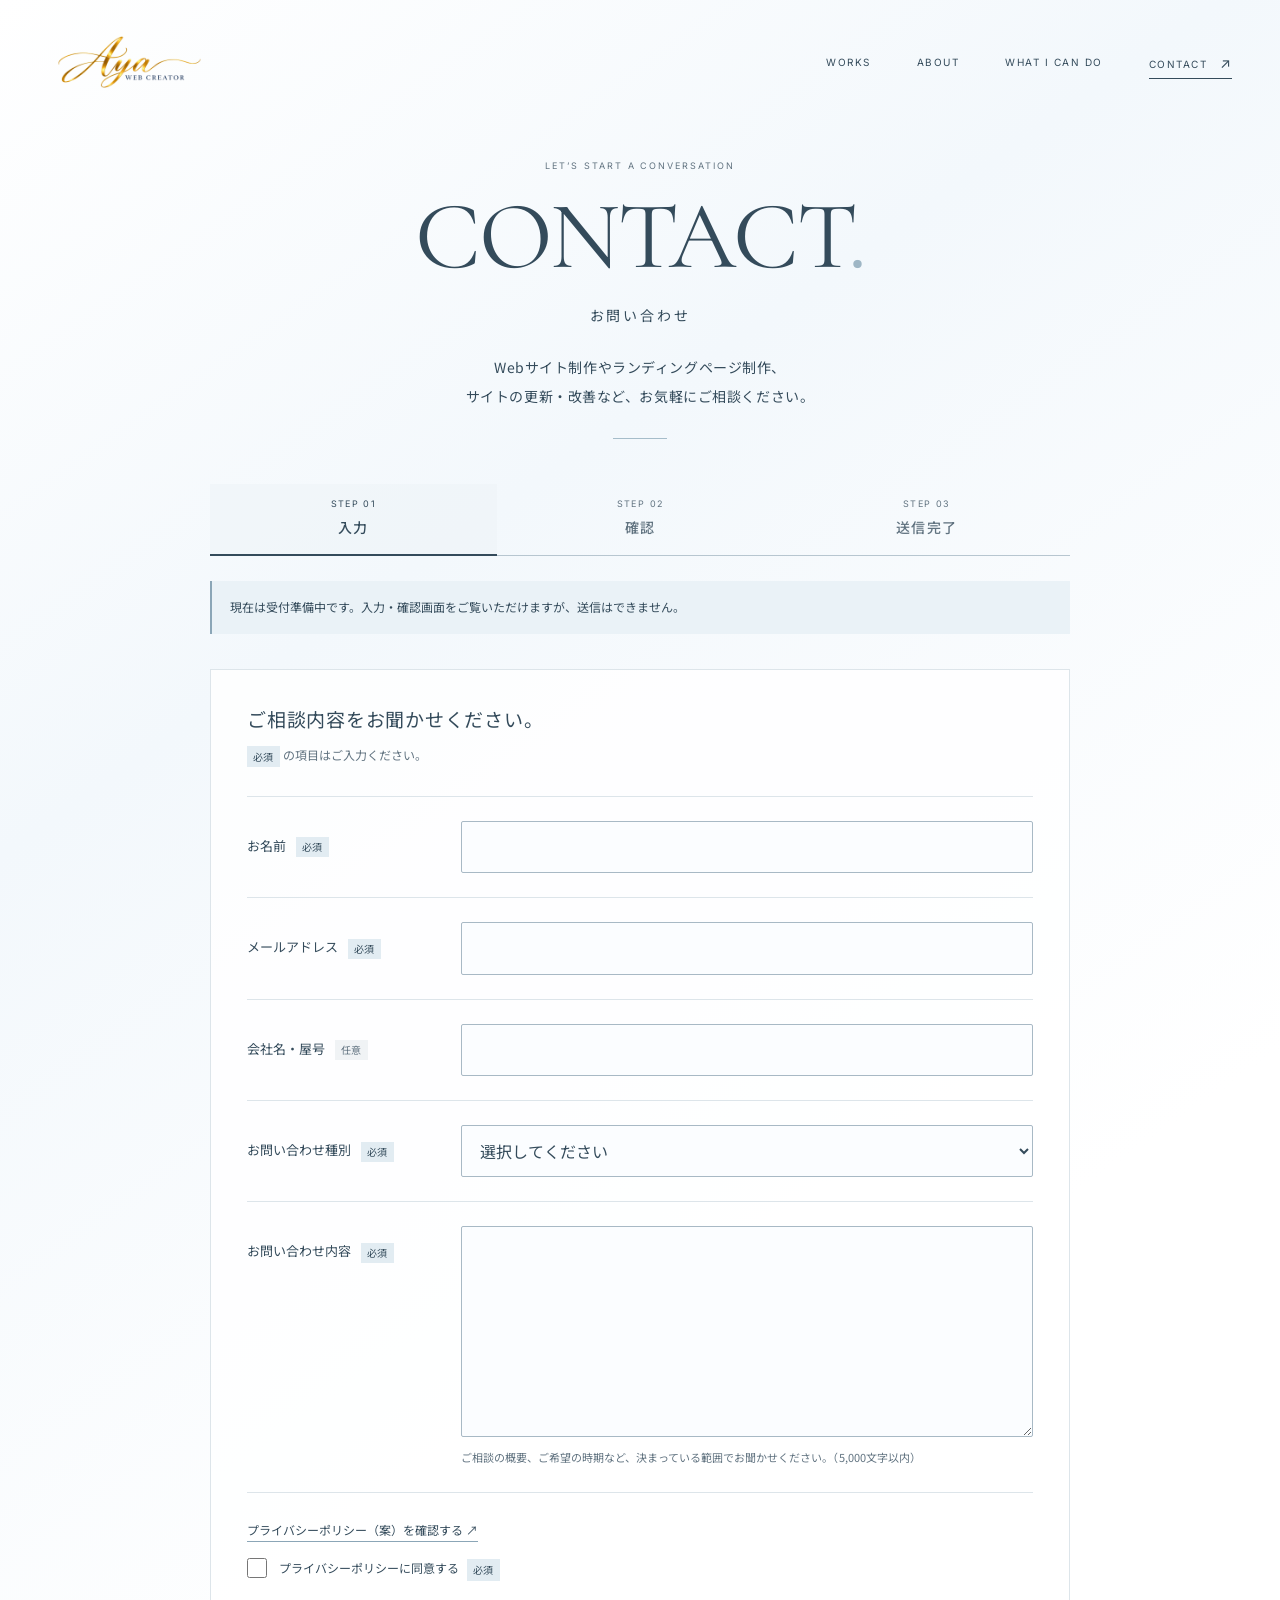
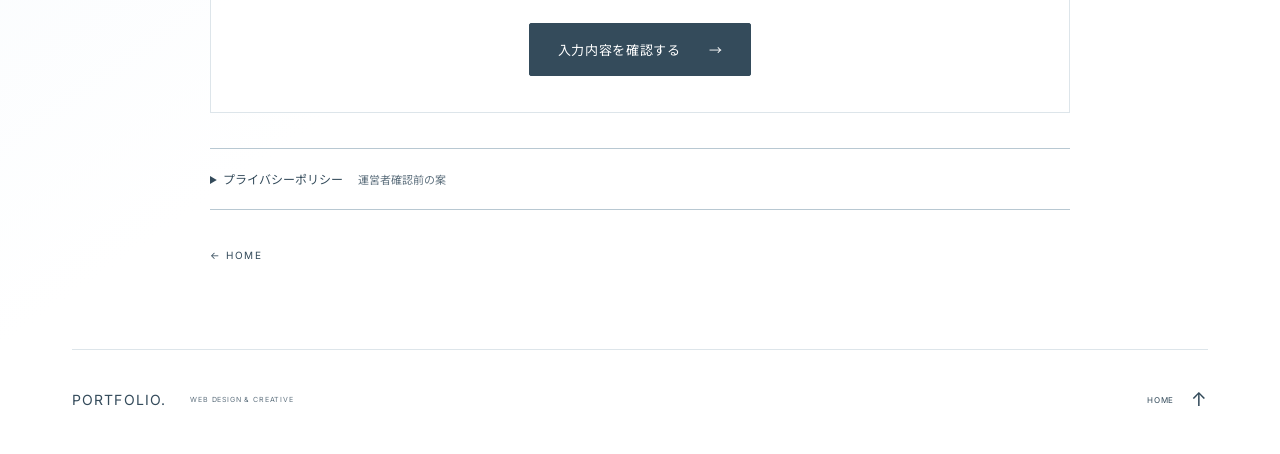
==== contact.html @ 7e68e6cf "Publish Aya Web Creator portfolio" ====
<!doctype html>
<html lang="ja">
<head>
  <meta charset="utf-8">
  <meta name="viewport" content="width=device-width, initial-scale=1">
  <meta name="theme-color" content="#FFFFFF">
  <meta name="description" content="Webサイト・ランディングページ制作やサイトの更新・改善に関するお問い合わせ。">
  <title>CONTACT — Aya Web Creator</title>
  <link rel="icon" type="image/png" sizes="16x16" href="images/brand/favicon-16.png">
  <link rel="icon" type="image/png" sizes="32x32" href="images/brand/favicon-32.png">
  <link rel="icon" type="image/png" sizes="48x48" href="images/brand/favicon-48.png">
  <link rel="apple-touch-icon" sizes="180x180" href="images/brand/favicon-180.png">
  <link rel="icon" href="images/brand/favicon.ico" sizes="any">
  <link rel="preconnect" href="https://fonts.googleapis.com">
  <link rel="preconnect" href="https://fonts.gstatic.com" crossorigin>
  <link href="https://fonts.googleapis.com/css2?family=Cormorant+Garamond:ital,wght@0,400;0,500;1,400;1,500&family=Inter:wght@400;500&family=Noto+Sans+JP:wght@400;500&display=swap" rel="stylesheet">
  <link rel="stylesheet" href="styles.css?v=contact-unified-4">
  <link rel="stylesheet" href="contact.css?v=1">
  <script src="contact-config.js?v=1" defer></script>
  <script src="main.js?v=contact-1" defer></script>
  <script src="contact.js?v=1" defer></script>
</head>
<body class="contact-page" id="top">
  <a class="skip-link" href="#main">本文へ移動</a>
  <header class="site-header">
    <a class="brand" href="index.html" aria-label="ポートフォリオ トップへ">
      <img class="brand-logo" src="images/brand/aya-header-logo.webp" width="720" height="240" alt="Aya Web Creator">
    </a>
    <button class="menu-toggle" type="button" aria-expanded="false" aria-controls="main-nav" aria-label="メニューを開く" hidden>
      <span></span><span></span><span></span>
    </button>
    <nav class="main-nav" id="main-nav" aria-label="メインナビゲーション">
      <a href="index.html#works">WORKS</a><a href="index.html#about">ABOUT</a><a href="index.html#services">WHAT I CAN DO</a><a href="contact.html" aria-current="page">CONTACT <span aria-hidden="true">↗</span></a>
    </nav>
  </header>
  <main id="main" class="contact-page-main">
    <div class="contact-page-intro">
      <p class="contact-eyebrow">LET’S START A CONVERSATION</p>
      <h1>CONTACT<span class="contact-heading-dot" aria-hidden="true">.</span></h1>
      <p class="contact-page-jp">お問い合わせ</p>
      <p class="contact-page-lead">Webサイト制作やランディングページ制作、<br class="contact-pc-break">サイトの更新・改善など、お気軽にご相談ください。</p>
      <span class="contact-intro-line" aria-hidden="true"></span>
    </div>
    <div class="contact-form-wrap">
      <ol class="contact-steps" aria-label="お問い合わせの進行状況">
        <li data-step="input" aria-current="step"><span>STEP 01</span><strong>入力</strong></li>
        <li data-step="confirm"><span>STEP 02</span><strong>確認</strong></li>
        <li data-step="success"><span>STEP 03</span><strong>送信完了</strong></li>
      </ol>
      <p class="contact-availability" id="contact-availability">現在は受付準備中です。入力・確認画面をご覧いただけますが、送信はできません。</p>
      <noscript><p class="contact-availability">入力内容の確認にはJavaScriptが必要です。現在、送信はできません。</p></noscript>
      <p class="contact-sr-only" id="contact-step-status" role="status" aria-live="polite" aria-atomic="true"></p>
      <section class="contact-panel" id="contact-input" aria-labelledby="contact-input-title">
        <div class="contact-panel-heading"><h2 id="contact-input-title" tabindex="-1">ご相談内容をお聞かせください。</h2><p><span class="contact-badge">必須</span> の項目はご入力ください。</p></div>
        <form id="contact-form" novalidate>
          <div class="contact-field">
            <label for="contact-name">お名前<span class="contact-badge">必須</span></label>
            <div class="contact-control"><input id="contact-name" name="name" type="text" autocomplete="name" maxlength="100" required aria-describedby="error-name"><p class="contact-error" id="error-name"></p></div>
          </div>
          <div class="contact-field">
            <label for="contact-email">メールアドレス<span class="contact-badge">必須</span></label>
            <div class="contact-control"><input id="contact-email" name="email" type="email" autocomplete="email" maxlength="254" required aria-describedby="error-email"><p class="contact-error" id="error-email"></p></div>
          </div>
          <div class="contact-field">
            <label for="contact-company">会社名・屋号<span class="contact-badge contact-badge-optional">任意</span></label>
            <div class="contact-control"><input id="contact-company" name="company" type="text" autocomplete="organization" maxlength="150"  aria-describedby="error-company"><p class="contact-error" id="error-company"></p></div>
          </div>

          <div class="contact-field">
            <label for="contact-category">お問い合わせ種別<span class="contact-badge">必須</span></label>
            <div class="contact-control"><select id="contact-category" name="category" required aria-describedby="error-category">
              <option value="">選択してください</option><option>ランディングページ制作</option><option>ホームページ制作</option><option>サイトの更新・修正</option><option>WordPress関連</option><option>その他のご相談</option>
            </select><p class="contact-error" id="error-category"></p></div>
          </div>
          <div class="contact-field">
            <label for="contact-message">お問い合わせ内容<span class="contact-badge">必須</span></label>
            <div class="contact-control"><textarea id="contact-message" name="message" rows="7" maxlength="5000" required aria-describedby="message-hint error-message"></textarea><p class="contact-hint" id="message-hint">ご相談の概要、ご希望の時期など、決まっている範囲でお聞かせください。（5,000文字以内）</p><p class="contact-error" id="error-message"></p></div>
          </div>
          <div class="contact-consent">
            <p><a href="#privacy-policy" id="privacy-link">プライバシーポリシー（案）を確認する <span aria-hidden="true">↗</span></a></p>
            <label class="contact-check" for="contact-consent"><input id="contact-consent" name="consent" type="checkbox" required aria-describedby="error-consent"><span>プライバシーポリシーに同意する<span class="contact-badge">必須</span></span></label>
            <p class="contact-error" id="error-consent"></p>
          </div>
          <p class="contact-error-summary" id="contact-error-summary" role="alert"></p>
          <div class="contact-actions"><button class="contact-button contact-button-primary" id="contact-review" type="submit" disabled>入力内容を確認する <span aria-hidden="true">→</span></button></div>
        </form>
      </section>
      <section class="contact-panel" id="contact-confirm" aria-labelledby="contact-confirm-title" hidden>
        <div class="contact-panel-heading"><h2 id="contact-confirm-title" tabindex="-1">入力内容をご確認ください。</h2><p>修正がある場合は、入力画面に戻って変更できます。</p></div>
        <dl class="contact-review-list">
          <div><dt>お名前</dt><dd data-review="name"></dd></div><div><dt>メールアドレス</dt><dd data-review="email"></dd></div><div><dt>会社名・屋号</dt><dd data-review="company"></dd></div><div><dt>お問い合わせ種別</dt><dd data-review="category"></dd></div><div><dt>お問い合わせ内容</dt><dd data-review="message"></dd></div>
        </dl>
        <p class="contact-review-consent">プライバシーポリシーへの同意：同意済み</p>
        <p class="contact-availability" id="contact-send-note">送信先が未設定のため、現在は送信できません。</p>
        <p class="contact-send-status" id="contact-send-status" role="status" aria-live="polite" aria-atomic="true"></p>
        <p class="contact-error-summary" id="contact-send-error" role="alert" tabindex="-1"></p>
        <div class="contact-actions"><button class="contact-button" id="contact-edit" type="button">修正する</button><button class="contact-button contact-button-primary" id="contact-send" type="button" disabled aria-describedby="contact-send-note">送信する <span aria-hidden="true">→</span></button></div>
      </section>
      <section class="contact-panel contact-complete" id="contact-success" aria-labelledby="contact-success-title" hidden>
        <span class="contact-complete-symbol" aria-hidden="true">✓</span><p class="contact-eyebrow">THANK YOU</p>
        <h2 id="contact-success-title" tabindex="-1">お問い合わせありがとうございます。</h2><p>内容を確認のうえ、ご連絡いたします。</p>
        <a class="contact-button" href="index.html">トップページへ戻る <span aria-hidden="true">↗</span></a>
      </section>
      <details class="contact-policy" id="privacy-policy">
        <summary>プライバシーポリシー <span>運営者確認前の案</span></summary>
        <div class="contact-policy-content">
          <p class="contact-policy-draft">以下は公開前の確認用草案です。運営者情報・保存期間・委託先の扱い・お問い合わせ窓口は未確定で、正式なポリシーではありません。公開・受付開始前に運営者による確認と確定が必要です。</p>
          <h2>取得する情報と利用目的（案）</h2><p>お名前、メールアドレス、会社名・屋号、ご相談内容を、お問い合わせへの回答と、それに必要な連絡のために取り扱う予定です。</p>
          <h2>送信サービスと保管（要確認）</h2><p>送信サービスにはFormspreeの利用を予定しています。現在は未接続です。送信先、サービス利用に伴うデータの取り扱い・保管場所、保存期間と削除方法を確認したうえで、この内容を確定します。</p>
          <h2>運営者・お問い合わせ窓口（未確定）</h2><p>運営者の正式な表示名と、情報の開示・訂正・削除などを希望する場合の連絡先は、受付開始前に掲載します。</p>
          <a href="#contact-consent" id="privacy-return">同意欄へ戻る ↑</a>
        </div>
      </details>
      <a class="contact-home-link" href="index.html">← HOME</a>
    </div>
  </main>
  <footer class="site-footer container"><a class="footer-brand" href="index.html">PORTFOLIO.</a><p>WEB DESIGN & CREATIVE</p><a class="back-top" href="index.html">HOME <span aria-hidden="true">↑</span></a></footer>
</body>
</html>
---- styles.css ----
:root{--white:#fff;--dusty:#edf3f7;--ice:#e8f4fc;--pink:#f8edf2;--ink:#344b5b;--muted:#617380;--line:#dde5ea;--serif:"Cormorant Garamond","Times New Roman",serif;--sans:"Inter","Noto Sans JP",sans-serif;--jp:"Noto Sans JP",sans-serif;--ease:cubic-bezier(.22,.61,.36,1)}
*,*::before,*::after{box-sizing:border-box}
html{scroll-behavior:smooth;scroll-padding-top:0}
body{margin:0;background:var(--white);color:var(--ink);font-family:var(--sans);font-size:14px;-webkit-font-smoothing:antialiased}
body.menu-open{overflow:hidden}
::selection{background:#dceaf3;color:var(--ink)}
a{color:inherit;text-decoration:none}
button{font:inherit;color:inherit}
button,a{-webkit-tap-highlight-color:transparent;touch-action:manipulation}
a:focus-visible,button:focus-visible{outline:2px solid var(--ink);outline-offset:6px}
button[hidden]{display:none}
p,h1,h2,h3,figure,dl,dd{margin:0}
em{font-weight:400}
.container{width:min(1184px,calc(100% - 144px));margin-inline:auto}
.skip-link{position:fixed;top:12px;left:12px;padding:14px;background:white;z-index:100;transform:translateY(-170%)}
.skip-link:focus{transform:translateY(0)}
.site-header{position:absolute;inset:0 0 auto;z-index:20;display:flex;align-items:center;justify-content:space-between;padding:36px 48px}
.brand{display:inline-flex;flex-direction:column;gap:6px}
.brand-logo{display:block;width:156px;height:52px;object-fit:contain}
@media(max-width:760px){.brand-logo{width:126px;height:42px}}
.brand-title{font-size:21px;letter-spacing:.07em;font-weight:500}
.brand-dot{color:#708a9a}
.brand-sub{font-size:8px;letter-spacing:.23em}
.main-nav{display:flex;align-items:center;gap:46px}
.menu-toggle{display:none}
.main-nav a{font-size:10px;letter-spacing:.15em;padding:12px 0;position:relative}
.main-nav a::after{content:"";position:absolute;left:0;right:0;bottom:4px;height:1px;background:currentColor;transform:scaleX(0);transform-origin:left;transition:transform .3s var(--ease)}
.main-nav a:hover::after{transform:scaleX(1)}
.main-nav a span{margin-left:8px;font-size:14px}
.hero{position:relative;isolation:isolate;display:flex;min-height:100svh;height:auto;background:white;overflow:hidden}
.hero-wash{position:absolute;z-index:-2;inset:0;background:radial-gradient(ellipse at 81% 34%,var(--ice) 0,transparent 58%),radial-gradient(ellipse at 15% 90%,var(--pink) 0,transparent 35%),linear-gradient(115deg,#fff 8%,var(--dusty) 100%);animation:light-arrive 3s var(--ease) both}
.hero-wash::after{content:"";position:absolute;inset:0;background:linear-gradient(0deg,#fff 0,transparent 18%)}
.hero-inner{min-height:inherit;padding-top:135px;position:relative;z-index:1;display:flex;flex-direction:column;justify-content:center;padding-bottom:64px}
.eyebrow{font-size:9px;font-weight:400;letter-spacing:.18em;line-height:1.8}
.hero-kicker{font-family:var(--jp);font-size:16px;letter-spacing:.08em;line-height:1.9;margin-bottom:27px}
.tiny-star{font-size:20px;font-weight:400}
h1{font-family:var(--serif);font-size:clamp(80px,9.3vw,144px);font-weight:400;letter-spacing:-.045em;line-height:.94}
.hero-second{display:block;padding-left:15.2%;white-space:nowrap}
.hero-second em{color:#526e80}
.hero-bottom{display:flex;justify-content:space-between;align-items:flex-end;margin-top:32px}
.hero-copy{font-family:var(--jp);font-size:17px;letter-spacing:.14em;line-height:1.9}
.hero-note{font-family:var(--jp);margin-top:10px;font-size:10px;color:var(--muted);letter-spacing:.13em}
.mobile-break{display:none}
.scroll-link{display:flex;align-items:center;gap:23px;font-size:8px;letter-spacing:.15em}
.scroll-circle{width:49px;height:49px;display:grid;place-items:center;border:1px solid #9eb0bd;border-radius:50%;font-size:20px;transition:transform .3s var(--ease),background .3s}
.scroll-link:hover .scroll-circle{transform:translateY(4px);background:#ffffff80}


.hero-side{position:absolute;right:24px;top:46%;writing-mode:vertical-rl;font-size:8px;letter-spacing:.18em;color:var(--muted)}
/* One shared 3-second score. Percentages overlap; all finish together.
   Scene 0%, header 48%, title 51%, copy 61%, navigation 54%, details 70%. */
:root{--opening-duration:3s;--opening-distance:20px}
.opening-title,.opening-copy,.opening-ui,.opening-brand,.opening-kicker,.main-nav>a,.menu-toggle{
 animation-duration:var(--opening-duration);animation-timing-function:var(--ease);animation-fill-mode:both;
}
.opening-title{animation-name:title-arrive}
.opening-copy{animation-name:copy-arrive}
.opening-brand{animation-name:brand-arrive}
.opening-kicker,.opening-ui{animation-name:detail-arrive}
.main-nav>a,.menu-toggle{animation-name:nav-arrive}

@keyframes light-arrive{0%{opacity:0;transform:scale(1.12) translateX(3%)}45%{opacity:.65}100%{opacity:1;transform:none}}
@keyframes brand-arrive{0%,48%{opacity:0;transform:translateY(10px)}80%,100%{opacity:1;transform:none}}
@keyframes title-arrive{0%,51%{opacity:0;transform:translateY(var(--opening-distance))}88%,100%{opacity:1;transform:none}}
@keyframes copy-arrive{0%,61%{opacity:0;transform:translateY(12px)}96%,100%{opacity:1;transform:none}}
@keyframes nav-arrive{0%,54%{opacity:0;transform:translateY(-8px)}93%,100%{opacity:1;transform:none}}
@keyframes detail-arrive{0%,70%{opacity:0;transform:translateY(8px)}100%{opacity:1;transform:none}}

/* Video-informed scene: ice field, asymmetric white expansion, editorial reveal.
   Fixed visual layer never receives pointer input and is hidden after 1.95s. */
.opening-scene{position:fixed;inset:0;z-index:15;pointer-events:none;overflow:hidden;background:var(--ice);animation:scene-exit 3s linear both}
.opening-white{position:absolute;left:50%;top:48%;width:100vmax;height:100vmax;background:white;border-radius:42% 58% 63% 37% / 52% 35% 65% 48%;transform:translate(-50%,-50%) scale(0);animation:white-expand 3s cubic-bezier(.65,0,.25,1) both}
.opening-mark{position:absolute;inset:0;display:flex;align-items:center;justify-content:center;flex-direction:column;gap:14px;animation:mark-transfer 3s var(--ease) both}
.opening-mark>span{font-family:var(--serif);font-size:clamp(30px,5vw,66px);letter-spacing:.08em}
.opening-mark small{font-size:9px;letter-spacing:.2em}
@keyframes white-expand{0%,23%{transform:translate(-50%,-50%) rotate(-12deg) scale(0)}40%{border-radius:38% 62% 47% 53% / 62% 38% 62% 38%}59%,100%{transform:translate(-50%,-50%) rotate(8deg) scale(2);border-radius:56% 44% 62% 38% / 43% 58% 42% 57%}}
@keyframes scene-exit{0%,55%{opacity:1;visibility:visible}65%,100%{opacity:0;visibility:hidden}}
@keyframes mark-transfer{0%{opacity:0;transform:translateY(8px)}14%,36%{opacity:1;transform:none}57%,100%{opacity:0;transform:translate(-5vw,-20px) scale(.95)}}
@media(prefers-reduced-motion:reduce){.opening-scene{display:none}}

.section{padding-top:105px}
.section-top{border-top:1px solid var(--line);padding-top:21px;display:flex;align-items:center;justify-content:space-between;gap:20px}
.section-index{font-size:9px;letter-spacing:.14em;line-height:1.7}
.section-note{font-family:var(--jp);font-size:10px;letter-spacing:.09em;color:var(--muted)}
.section-heading{display:flex;justify-content:space-between;align-items:baseline;gap:24px;margin-top:33px;margin-bottom:39px}
h2{font-family:var(--serif);font-size:clamp(48px,5.5vw,78px);font-weight:400;letter-spacing:-.035em;line-height:1.05}
.heading-period{color:#8a9fac}
.section-heading>p{font-family:var(--jp);font-size:10px;letter-spacing:.06em;color:var(--muted)}
/* WORKS: full-width brand scenes, with original screenshots in CSS devices. */
.works.section{padding-top:0;color:var(--ink);background:#f5f9fc}
.works-heading{text-align:center;padding:45px 24px 28px;background:linear-gradient(130deg,#f1f7fc,#fff 65%,#f6f9fc)}
.works-eyebrow{font-size:8px;letter-spacing:.28em;color:#829bab}
.works-heading h2{font-family:var(--serif);font-size:49px;line-height:1.1;font-weight:400;margin-top:8px}
.works-heading-ja{font-family:var(--jp);font-size:12px;letter-spacing:.23em;margin-top:7px}
.works-intro{font-family:var(--jp);font-size:13px;letter-spacing:.13em;line-height:2;margin-top:24px}
.works-heading::after{content:"";display:block;width:45px;height:1px;background:#9aafbb;margin:16px auto 0}
.works-grid{display:grid;gap:0}
.work-card{position:relative;background-color:#f6f8f9;background-image:linear-gradient(90deg,#ffffff80,#ffffffb8 38%,#ffffff40),var(--work-background);background-position:center,center 65%;background-size:cover;background-repeat:no-repeat}
.work-card[data-work="aya-cafe"],.work-card[data-work="pokke"]{background-color:#fffae8;background-image:linear-gradient(90deg,#ffffff65,#fffff6b8 65%,#ffffff85),var(--work-background)}
.work-card[data-work="maison-de-pomme"]{background-image:linear-gradient(90deg,#eff7fccc,#ffffffb0 60%,#ffffff55),var(--work-background)}
.work-card[data-work="aya-yoga"]{background-position:center,center 72%}
.work-card[data-work="lumiere-jelly"]{background-position:center,center 72%}
.work-inner{width:calc(100% - 112px);max-width:1220px;margin:auto;display:grid;grid-template-columns:minmax(0, .9fr) minmax(0,1.18fr);grid-template-rows:auto auto;column-gap:42px;align-items:center;padding:38px 0 34px;min-height:340px}
.work-caption{grid-column:1;grid-row:1;position:relative;padding-left:88px;align-self:end;min-width:0}
.work-number{position:absolute;top:-13px;left:0;color:#8fa8b5;font-family:var(--serif);font-weight:300;font-size:70px;line-height:1}
.work-number::after{content:"";display:block;width:30px;height:1px;background:#b2c3cc;margin-top:13px}
.work-title{font-family:var(--serif);font-size:clamp(30px,2.75vw,43px);font-weight:400;line-height:1.12;letter-spacing:-.025em}
.work-genre{font-size:11px;letter-spacing:.09em;margin-top:10px}
.work-description{font-family:var(--jp);font-size:13px;line-height:1.95;letter-spacing:.04em;margin-top:18px;max-width:340px}
.work-links{grid-column:1;grid-row:2;padding-left:88px;margin-top:20px;align-self:start}
.work-links a{display:inline-flex;align-items:center;justify-content:center;min-height:44px;padding:11px 23px;border:1px solid #8da3b0;font-size:10px;letter-spacing:.16em;background:#ffffff35;transition:background .25s,color .25s}
.work-links a:hover{background:var(--ink);color:#fff}
.work-image{grid-column:2;grid-row:1/3;min-width:0;padding:0 12px 8px}
.device-pair{display:grid;grid-template-columns:minmax(0,1fr) 19%;align-items:end;gap:18px;filter:drop-shadow(0 10px 8px #344b5b16)}
.device-desktop{position:relative;min-width:0;padding-bottom:11px}
.device-screen{padding:7px 7px 11px;border-radius:12px 12px 4px 4px;background:#161817;border:1px solid #66706d;box-shadow:inset 0 0 0 1px #000}
.device-desktop::after{content:"";position:absolute;bottom:0;left:-7%;width:114%;height:11px;background:linear-gradient(#dce0df 0%,#9b9e9d 45%,#e2e5e4 60%,#777d7b 100%);border-radius:1px 1px 48% 48% / 1px 1px 85% 85%;box-shadow:0 3px 2px #344b5b20}
.device-desktop::before{content:"";position:absolute;z-index:1;bottom:7px;left:39%;width:22%;height:4px;background:#818785;border-radius:0 0 5px 5px}
.device-phone{position:relative;min-width:0;padding:5px;background:#141716;border:1px solid #747d78;border-radius:17px;box-shadow:inset 0 0 0 1px #000;overflow:hidden}
.device-phone::before{content:"";display:block;width:33%;height:3px;border-radius:4px;margin:-1px auto 3px;background:#626964}
.device-phone::after{content:"";display:block;width:32%;height:2px;border-radius:4px;margin:3px auto -1px;background:#737c77}
.screenshot-desktop,.screenshot-mobile,.mobile-only-image{display:block;width:100%;height:auto;object-fit:contain;object-position:top}
.device-screen img{border-radius:3px}.device-phone img{border-radius:9px}
.work-card:nth-child(even) .work-inner{grid-template-columns:minmax(0,1.18fr) minmax(0,.9fr)}
.work-card:nth-child(even) .work-caption,.work-card:nth-child(even) .work-links{grid-column:2}
.work-card:nth-child(even) .work-image{grid-column:1}
.works-footnote{font-family:var(--jp);font-size:10px;color:var(--muted);line-height:2;text-align:center;padding:18px 22px;background:#fff}
.placeholder,.image-fallback{padding:20px;font-size:11px;line-height:2}
@media(max-width:1100px) and (min-width:761px){.work-inner{width:calc(100% - 64px);column-gap:26px}.work-caption,.work-links{padding-left:62px}.work-number{font-size:55px}.work-title{font-size:32px}.work-description{font-size:12px}.device-pair{gap:13px}.device-screen{padding:5px 5px 8px}.device-phone{padding:3px;border-radius:12px}}
@media(max-width:760px){
 .works-heading{padding:35px 22px 26px}.works-heading h2{font-size:43px}.works-intro{font-size:12px;max-width:320px;margin:19px auto 0;letter-spacing:.07em}
 .work-card::before{content:"";position:absolute;bottom:0;left:0;width:100%;aspect-ratio:1672/941;background:linear-gradient(to bottom,var(--scene-color,#f4f8fa),transparent 35%);pointer-events:none}
 .work-card[data-work="aya-cafe"],.work-card[data-work="pokke"]{--scene-color:#fffae8}
 .work-inner{position:relative}
 .work-card{background-size:100% 100%,100% auto;background-position:center,center bottom;background-color:#f4f8fa}
 .work-inner,.work-card:nth-child(even) .work-inner{width:calc(100% - 44px);display:flex;flex-direction:column;gap:0;padding:34px 0 30px;min-height:0}
 .work-caption,.work-card:nth-child(even) .work-caption{width:100%;padding-left:55px;align-self:auto}
 .work-number{font-size:49px;top:-5px}.work-number::after{width:22px;margin-top:9px}
 .work-title{font-size:32px}.work-genre{font-size:10px;margin-top:8px}.work-description{font-size:12px;line-height:1.95;margin-top:13px;max-width:none}
 .work-image{width:100%;padding:0 10px 8px;margin-top:25px}
 .device-pair{grid-template-columns:minmax(0,1fr) 20%;gap:12px}
 .device-screen{padding:4px 4px 7px;border-radius:7px 7px 2px 2px}.device-desktop{padding-bottom:7px}.device-desktop::after{height:7px}.device-desktop::before{height:2px;bottom:5px}
 .device-phone{padding:2px;border-radius:8px}.device-phone img{border-radius:5px}.device-phone::before{height:2px;margin:0 auto 2px}.device-phone::after{height:1px;margin:2px auto 0}
 .work-links{padding-left:0;margin-top:20px;align-self:center}.work-links a{min-height:44px;padding-inline:25px}
}
/* ABOUT — typography and quiet blue light, scoped to this section. */
.about.section{padding-top:0}
.about-intro{padding:60px 0 44px;background:radial-gradient(ellipse at 93% 9%,#e8f4fcad,transparent 60%),linear-gradient(145deg,#fff 30%,#f5f9fc 100%)}
.about-intro-heading{grid-column:1/-1;display:grid;grid-template-columns:1fr 1fr;column-gap:40px;align-items:center}.about-intro-heading .about-catch{grid-column:2;margin-top:0}.about-intro-heading .about-fine-line{display:none}
.about-portrait{width:min(100%,340px);justify-self:center}.about-portrait img{display:block;width:100%;height:460px;object-fit:cover;object-position:center top}
.about-intro-grid{display:grid;grid-template-columns:minmax(0,.9fr) minmax(0,1.1fr);column-gap:clamp(40px,6.5vw,96px);row-gap:38px;align-items:start}

.about h2{font-family:var(--serif);font-size:clamp(80px,8.7vw,124px);font-weight:400;letter-spacing:-.04em;line-height:1}

.about-catch{font-family:var(--jp);font-size:clamp(19px,1.8vw,25px);font-weight:400;line-height:1.9;letter-spacing:.1em;margin-top:45px}
.about-fine-line{display:block;width:60px;height:1px;background:#9cb4c3;margin-top:33px}
.about-story{min-width:0;padding-top:0;max-width:580px;font-family:var(--jp);font-size:14px;line-height:2.15;letter-spacing:.035em}
.about-greeting{margin-bottom:18px}.about-greeting p+p{margin-top:7px}.about-greeting strong{font-family:var(--serif);font-size:33px;letter-spacing:.015em;font-weight:400;margin-right:8px}
.about-prose p+p{margin-top:12px}
.about-belief{margin-top:22px;padding-top:19px;border-top:1px solid #cfdee7}
.about-belief .about-belief-lead{font-size:17px;letter-spacing:.07em;margin-bottom:19px}
.about :is(p,li,h3,h4){overflow-wrap:break-word}
.about-block{padding-top:68px;padding-bottom:67px}
.about-block-heading{display:flex;align-items:baseline;justify-content:space-between;gap:24px;border-top:1px solid var(--line);padding-top:25px}
.about-block-heading h3{font-family:var(--serif);font-size:clamp(35px,3.2vw,46px);font-weight:400;line-height:1.15;letter-spacing:-.02em}
.about-block-heading>p{font-family:var(--jp);font-size:12px;line-height:1.9;letter-spacing:.08em;color:var(--muted)}
/* Compact facts belong to the introduction; service imagery stays unchanged. */
.about-facts{display:grid;grid-template-columns:.8fr 1.1fr 1.2fr;gap:32px;margin-top:38px;padding-top:25px;border-top:1px solid #cfdee7}
.about-fact{min-width:0}.about-fact h3{font-family:var(--serif);font-size:23px;font-weight:400;line-height:1.4;letter-spacing:.015em;margin:0 0 15px}.about-fact h3 span{display:block;font-family:var(--jp);font-size:11px;letter-spacing:.08em;color:var(--muted);margin-top:4px}
.about-fact ul{list-style:none;padding:0;margin:0;font-size:14px;line-height:1.95}.about-fact li+li{margin-top:7px}.about-fact .about-skill-list{display:flex;flex-wrap:wrap;gap:8px 18px}.about-fact .about-skill-list li{margin:0}
.about-block-heading .about-service-catch{font-family:"Yu Mincho","Hiragino Mincho ProN","Noto Serif JP",serif;font-size:22px;line-height:1.65;color:#617d90;border-left:1px solid #cddfe9;padding-left:22px;font-style:normal}
@media(max-width:760px){.about-facts{grid-template-columns:1fr;gap:24px;margin-top:30px;padding-top:24px}.about-fact+.about-fact{border-top:1px solid var(--line);padding-top:20px}.about-fact h3{font-size:23px;margin-bottom:12px}.about-block-heading .about-service-catch{font-size:20px;margin-top:12px;padding-left:15px}}
.about-services-grid{display:grid;grid-template-columns:repeat(3,minmax(0,1fr));gap:44px;margin-top:43px}
.about-service{min-width:0}.about-service-image{display:block;width:100%;height:auto;aspect-ratio:1122/1402;object-fit:contain;margin-bottom:20px}.about-service-index{display:block;font-family:var(--serif);font-size:20px;color:#718b9b;margin-bottom:10px}
.about-service h4{font-family:var(--serif);font-size:30px;font-weight:400;line-height:1.15;letter-spacing:-.015em;max-width:280px;min-height:70px;margin:0}
.about-service>p{font-family:var(--jp);font-size:14px;line-height:2.1;letter-spacing:.025em;margin-top:19px}











.about-invitation{background:radial-gradient(ellipse at 20% 75%,#edf3f7ad,transparent 55%),linear-gradient(110deg,#fff,#eef6fb 65%,#fff);padding:68px 0 65px}
.about-invitation-inner{text-align:center}
.about-invitation h3{font-family:var(--serif);font-size:clamp(43px,4.9vw,70px);font-weight:400;line-height:1.08;letter-spacing:-.025em}.about-invitation h3 em{color:#526e80}
.about-invitation-catch{font-family:var(--jp);font-size:19px;line-height:1.9;letter-spacing:.08em;margin-top:30px}.about-invitation-catch strong{font-weight:400}
.about-invitation-copy{font-family:var(--jp);font-size:14px;line-height:2;letter-spacing:.04em;margin-top:20px}
.about .about-contact-link{font-size:12px;margin-top:28px;min-width:180px;display:inline-flex;justify-content:center;align-items:center;gap:24px}
@media(min-width:761px) and (max-width:1100px){.about-services-grid{gap:26px}.about-service h4{font-size:27px}}
@media(max-width:760px){
 .about-intro{padding:45px 0 48px}.about-intro-grid{grid-template-columns:minmax(0,1fr);gap:30px}.about-intro-heading{display:block}.about-intro-heading .about-catch{margin-top:23px}.about-portrait{width:min(100%,320px)}.about-portrait img{height:auto;aspect-ratio:34/46;object-fit:cover;object-position:center top}.about h2{font-size:76px}.about-catch{font-size:20px;letter-spacing:.06em;margin-top:27px}.about-fine-line{margin-top:23px;width:45px}
 .about-story{padding-top:0;font-size:14px;line-height:2.1;letter-spacing:.02em;max-width:none}.about-greeting{margin-bottom:20px}.about-greeting strong{font-size:32px}.about-belief{margin-top:25px;padding-top:23px}.about-belief .about-belief-lead{font-size:16px}
 .about-block{padding-top:43px;padding-bottom:24px}.about-block-heading{align-items:flex-start;flex-direction:column;gap:9px;padding-top:22px}.about-block-heading h3{font-size:35px;line-height:1.1}.about-block-heading>p{font-size:12px}
 .about-services-grid{grid-template-columns:minmax(0,1fr);gap:28px;margin-top:29px}.about-service{position:relative;padding-left:0}.about-service-index{font-size:17px;margin-bottom:8px}.about-service h4{font-size:29px;min-height:0;max-width:260px}.about-service>p{font-size:14px;margin-top:13px;line-height:2.05}


 .about-invitation{padding:44px 0 43px;margin-top:20px}.about-invitation h3{font-size:clamp(36px,9vw,48px);line-height:1.12}.about-invitation-catch{font-size:16px;letter-spacing:.04em;margin-top:25px}.about-invitation-copy{font-size:14px;margin-top:17px}.about .about-contact-link{font-size:12px;margin-top:25px}

}





.contact-entry{display:inline-block;margin-top:35px;min-height:48px;padding:14px 28px;border-top:1px solid var(--line);border-bottom:1px solid var(--line);font-family:var(--jp);font-size:10px;color:var(--muted);letter-spacing:.07em}
.site-footer{border-top:1px solid var(--line);padding-top:28px;padding-bottom:32px;display:flex;align-items:center;gap:24px}
.footer-brand{font-size:14px;letter-spacing:.08em}
.site-footer p{font-size:7px;letter-spacing:.12em;color:var(--muted)}
.back-top{margin-left:auto;font-size:8px;letter-spacing:.1em;display:flex;align-items:center;gap:17px;min-height:44px}
.back-top span{font-size:19px}
.reveal-ready{opacity:0;transform:translateY(20px);transition:opacity .8s var(--ease),transform .8s var(--ease)}
.reveal-ready.is-visible{opacity:1;transform:translateY(0)}
.no-script-works{padding:30px;border:1px solid var(--line);line-height:2}


@media(min-width:1600px){.hero-inner{padding-top:150px}}
@media(max-width:1100px){.container{width:calc(100% - 88px)}.site-header{padding-inline:35px}.hero-inner{padding-top:140px}.hero-side{right:14px}.desktop-break{display:none}.section-heading>p{max-width:160px;line-height:1.9}}
@media(max-width:760px){
  html{scroll-padding-top:0}.container{width:calc(100% - 44px)}
  .site-header{padding:25px 22px}.brand-title{font-size:17px}.brand-sub{font-size:6px;letter-spacing:.18em}
  .main-nav{gap:15px}.main-nav a{font-size:9px;letter-spacing:.08em}.main-nav a span{display:none}
  .nav-enhanced .menu-toggle{display:flex;position:relative;z-index:24;flex-direction:column;justify-content:center;align-items:center;gap:5px;width:44px;height:44px;padding:10px;border:0;background:transparent;cursor:pointer}
  .menu-toggle span{width:23px;height:1px;background:var(--ink);transition:transform .35s var(--ease),opacity .25s}
  .menu-toggle[aria-expanded="true"] span:nth-child(1){transform:translateY(6px) rotate(45deg)}
  .menu-toggle[aria-expanded="true"] span:nth-child(2){opacity:0}
  .menu-toggle[aria-expanded="true"] span:nth-child(3){transform:translateY(-6px) rotate(-45deg)}
  .nav-enhanced .main-nav{position:fixed;z-index:22;inset:95px 0 0;background:#fff;display:flex;flex-direction:column;align-items:flex-start;justify-content:center;gap:25px;padding:40px;opacity:0;visibility:hidden;transform:translateY(-10px);transition:opacity .4s var(--ease),transform .4s var(--ease),visibility .4s;overflow-y:auto}
  .nav-enhanced .main-nav a{font-family:var(--serif);font-size:46px;letter-spacing:0;line-height:1.2}
  .menu-open .main-nav{opacity:1;visibility:visible;transform:translateY(0)}
  .menu-open .site-header{position:fixed;background:white;animation:none}
  .hero{height:auto;min-height:min(740px,100svh)}
  .hero-inner{padding-top:145px;padding-bottom:47px;justify-content:center}
  .hero-kicker{font-size:14px;letter-spacing:.06em;margin-bottom:28px}.tiny-star{font-size:17px}
  h1{font-size:clamp(58px,11.6vw,88px);line-height:1.02;letter-spacing:-.045em}
  .hero-second{padding-left:7%;margin-top:4px}.hero-bottom{margin-top:42px;gap:14px}
  .hero-copy{font-size:13px;letter-spacing:.1em;line-height:1.9}.hero-note{font-size:9px;letter-spacing:.04em;margin-top:12px}
  .scroll-link{gap:12px;flex-shrink:0;align-self:flex-end}.scroll-link>span:first-child{display:none}.scroll-circle{width:44px;height:44px;font-size:18px}
  .hero-side{display:none}
  .section{padding-top:76px}.works{padding-top:22px}
  .section-top{padding-top:17px;gap:10px}.section-index{font-size:8px;letter-spacing:.09em}.section-note{font-size:8px;letter-spacing:.02em}
  .section-heading{display:block;margin-top:28px;margin-bottom:29px}h2{font-size:49px}.section-heading>p{max-width:none;font-size:9px;margin-top:15px}
  .skill{padding-top:18px}
  .contact-entry{font-size:9px;padding:13px 20px;margin-top:28px}
  .site-footer{padding-top:20px;padding-bottom:24px;gap:14px;flex-wrap:wrap}.footer-brand{font-size:12px}.site-footer p{font-size:6px;letter-spacing:.05em}.back-top{font-size:7px;gap:10px}
}
@media(max-width:370px){h1{font-size:53px}.hero-second{padding-left:4%}.hero-note{font-size:8px}.mobile-break{display:block}.section-note{max-width:130px;text-align:right;line-height:1.7}h2{font-size:44px}.site-footer p{display:none}}
@media(max-width:760px){
 :root{--opening-distance:12px}
 .nav-enhanced .main-nav a{animation:none;opacity:0;transform:translateY(12px);transition:opacity .3s ease,transform .4s var(--ease)}
 .menu-open .main-nav a{opacity:1;transform:none}
 .menu-open .main-nav a:nth-child(2){transition-delay:.04s}
 .menu-open .main-nav a:nth-child(3){transition-delay:.08s}
 .menu-open .menu-toggle{animation:none}
 .hero-note{font-size:10px}
 
}
@media(prefers-reduced-motion:reduce){html{scroll-behavior:auto}*,*::before,*::after{animation:none!important;transition:none!important}.reveal-ready{opacity:1;transform:none}.work-image:hover .placeholder,.work-image:hover .screenshot-desktop,.work-image:hover .screenshot-mobile{transform:none}}
---- contact.css ----
/* CONTACT only: reuse the portfolio palette and header without its opening. */
.contact-page{background:linear-gradient(145deg,#fff 0%,#f3f8fc 29%,#fff 66%);min-height:100vh}
.contact-page .brand,.contact-page .main-nav>a,.contact-page .menu-toggle{animation:none}
.contact-page .main-nav a[aria-current="page"]::after{transform:scaleX(1)}
.contact-page-main{padding:158px 0 72px}
.contact-page-intro{text-align:center;padding:0 24px}
.contact-eyebrow{font-size:9px;letter-spacing:.22em;color:var(--muted);line-height:1.8}
.contact-page-intro h1{font-family:var(--serif);font-size:clamp(64px,7.5vw,100px);font-weight:400;line-height:1.05;letter-spacing:-.025em;margin-top:13px}
.contact-heading-dot{color:#9eb6c5}
.contact-page-jp{font-family:var(--jp);font-size:14px;letter-spacing:.2em;margin-top:17px}
.contact-page-lead{font-family:var(--jp);font-size:14px;line-height:2.1;letter-spacing:.04em;margin-top:28px}
.contact-intro-line{display:block;width:54px;height:1px;background:#a6bdca;margin:26px auto 0}
.contact-form-wrap{width:min(860px,calc(100% - 64px));margin:45px auto 0}
.contact-steps{list-style:none;margin:0 0 25px;padding:0;display:grid;grid-template-columns:repeat(3,1fr);gap:0}
.contact-steps li{text-align:center;border-bottom:1px solid #b7c6d0;padding:14px 8px 17px;color:var(--muted)}
.contact-steps li[aria-current="step"]{border-bottom:2px solid var(--ink);color:var(--ink);background:#edf3f780}
.contact-steps span{display:block;font-size:9px;letter-spacing:.15em;margin-bottom:8px}
.contact-steps strong{font-family:var(--jp);font-size:14px;font-weight:500;letter-spacing:.1em}
.contact-availability{padding:15px 18px;border-left:2px solid #8ba6b7;background:#eaf2f7;font-family:var(--jp);font-size:12px;line-height:1.9}
.contact-panel{margin-top:35px;padding:32px 36px 36px;border:1px solid var(--line);background:#ffffffd9}
.contact-page [hidden]{display:none}
.contact-panel-heading{margin-bottom:29px}
.contact-panel h2{font-family:var(--jp);font-size:19px;font-weight:400;line-height:1.8;letter-spacing:.04em}
.contact-panel-heading>p{font-family:var(--jp);font-size:12px;color:var(--muted);line-height:1.9;margin-top:8px}
.contact-field{display:grid;grid-template-columns:190px minmax(0,1fr);column-gap:24px;padding:24px 0;border-top:1px solid var(--line)}
.contact-field>label{font-family:var(--jp);font-size:13px;line-height:1.8;padding-top:13px}
.contact-badge{display:inline-block;margin-left:10px;padding:1px 6px;background:#e2ecf2;color:#344b5b;font-family:var(--jp);font-size:10px;letter-spacing:.03em;vertical-align:middle;white-space:nowrap}
.contact-panel-heading .contact-badge{margin-left:0}
.contact-badge-optional{color:var(--muted);background:#f0f3f5}
.contact-control{min-width:0}
.contact-control input,.contact-control select,.contact-control textarea{display:block;width:100%;min-width:0;border:1px solid #a8b9c5;border-radius:2px;background:#fbfdff;color:var(--ink);font-family:var(--jp);font-size:16px;line-height:1.65;padding:12px 14px;min-height:50px;transition:border-color .2s,background .2s}
.contact-control textarea{resize:vertical;min-height:176px}
.contact-control input:focus,.contact-control select:focus,.contact-control textarea:focus{outline:2px solid #536f82;outline-offset:3px;background:white}
.contact-control [aria-invalid="true"]{border-color:#a34142;background:#fffafa}
.contact-hint{font-family:var(--jp);font-size:11px;line-height:1.9;color:var(--muted);margin-top:10px}
.contact-error{font-family:var(--jp);font-size:12px;line-height:1.8;color:#9b3237;margin-top:7px;overflow-wrap:anywhere}
.contact-error:empty,.contact-error-summary:empty,.contact-send-status:empty{display:none}
.contact-consent{font-family:var(--jp);border-top:1px solid var(--line);padding-top:25px;font-size:12px;line-height:2}
.contact-consent a,.contact-policy-content a{border-bottom:1px solid #8ba6b7;padding-bottom:3px}
.contact-check{display:flex;gap:12px;align-items:flex-start;width:fit-content;min-height:44px;padding:14px 0;cursor:pointer}
.contact-check input{appearance:auto;flex-shrink:0;width:20px;height:20px;margin:2px 0 0;accent-color:var(--ink)}
.contact-check input:focus-visible{outline:2px solid var(--ink);outline-offset:4px}
.contact-check .contact-badge{margin-left:8px}
.contact-error-summary{font-family:var(--jp);font-size:13px;line-height:1.9;color:#9b3237;padding:14px 16px;background:#fff3f3;border-left:2px solid #9b3237;margin-top:18px}
.contact-actions{display:flex;justify-content:center;flex-wrap:wrap;gap:16px;margin-top:28px}
.contact-button{display:inline-flex;justify-content:center;align-items:center;gap:28px;min-height:52px;max-width:100%;padding:14px 28px;border:1px solid var(--ink);border-radius:2px;background:white;font-family:var(--jp);font-size:13px;line-height:1.8;letter-spacing:.05em;cursor:pointer;transition:background .2s,color .2s}
.contact-button-primary{background:var(--ink);color:#fff}
.contact-button:hover:not(:disabled){background:#e7f0f5;color:var(--ink)}
.contact-button:disabled{background:#e5ebef;border-color:#c1ccd4;color:#617380;cursor:not-allowed}
.contact-review-list{font-family:var(--jp)}
.contact-review-list>div{display:grid;grid-template-columns:170px minmax(0,1fr);gap:25px;padding:22px 0;border-top:1px solid var(--line)}
.contact-review-list dt{font-size:12px;color:var(--muted);line-height:2}
.contact-review-list dd{font-size:15px;line-height:1.9;white-space:pre-wrap;overflow-wrap:anywhere;min-width:0}
.contact-review-consent{font-family:var(--jp);font-size:12px;margin:12px 0 24px}
.contact-send-status{font-family:var(--jp);font-size:13px;line-height:1.9;margin-top:16px}
.contact-complete{text-align:center;padding-block:65px}
.contact-complete-symbol{display:grid;place-items:center;width:58px;height:58px;border:1px solid #8ba6b7;border-radius:50%;font-size:24px;margin:0 auto 24px}
.contact-complete h2{margin-top:20px}.contact-complete>p:not(.contact-eyebrow){font-family:var(--jp);font-size:14px;line-height:2;margin:16px 0 30px}
.contact-policy{margin-top:35px;border-top:1px solid #b8c8d2;border-bottom:1px solid #b8c8d2;font-family:var(--jp);font-size:12px;line-height:2;scroll-margin-top:20px}
.contact-policy summary{padding:18px 0;cursor:pointer}.contact-policy summary span{color:var(--muted);font-size:11px;display:inline-block;margin-left:12px}
.contact-policy-content{padding:8px 0 25px}.contact-policy-content h2{font-family:var(--jp);font-size:15px;line-height:1.8;font-weight:500;margin:24px 0 8px;letter-spacing:0}.contact-policy-draft{padding:16px;background:#edf3f7}.contact-policy-content>a{display:inline-block;margin-top:20px;min-height:44px}
.contact-home-link{display:inline-flex;align-items:center;min-height:44px;font-size:10px;letter-spacing:.15em;margin-top:23px}
.contact-sr-only{position:absolute;width:1px;height:1px;padding:0;margin:-1px;overflow:hidden;clip-path:inset(50%);white-space:nowrap;border:0}
@media(max-width:760px){
 .contact-page-main{padding-top:138px;padding-bottom:45px}.contact-page-intro h1{font-size:clamp(55px,13vw,76px)}.contact-page-jp{font-size:13px;margin-top:13px}.contact-eyebrow{font-size:8px;letter-spacing:.16em}
 .contact-page-lead{font-size:13px;line-height:2.1;margin-top:22px}.contact-pc-break{display:none}.contact-form-wrap{width:calc(100% - 40px);margin-top:31px}
 .contact-steps span{font-size:8px}.contact-steps strong{font-size:12px}.contact-steps li{padding-inline:3px}.contact-availability{font-size:12px;padding:13px 14px}
 .contact-panel{padding:24px 18px 28px;margin-top:25px}.contact-panel h2{font-size:17px}.contact-field{grid-template-columns:minmax(0,1fr);gap:11px;padding:22px 0}.contact-field>label{padding-top:0}.contact-panel-heading{margin-bottom:23px}
 .contact-review-list>div{grid-template-columns:minmax(0,1fr);gap:6px}.contact-review-list dd{font-size:14px}.contact-button{width:100%;gap:16px;padding-inline:16px}.contact-actions{gap:12px}.contact-policy summary span{display:block;margin-left:18px}.contact-consent{font-size:12px}.contact-complete{padding-block:35px}
}
@media(prefers-reduced-motion:reduce){.contact-page *{scroll-behavior:auto;transition:none}}
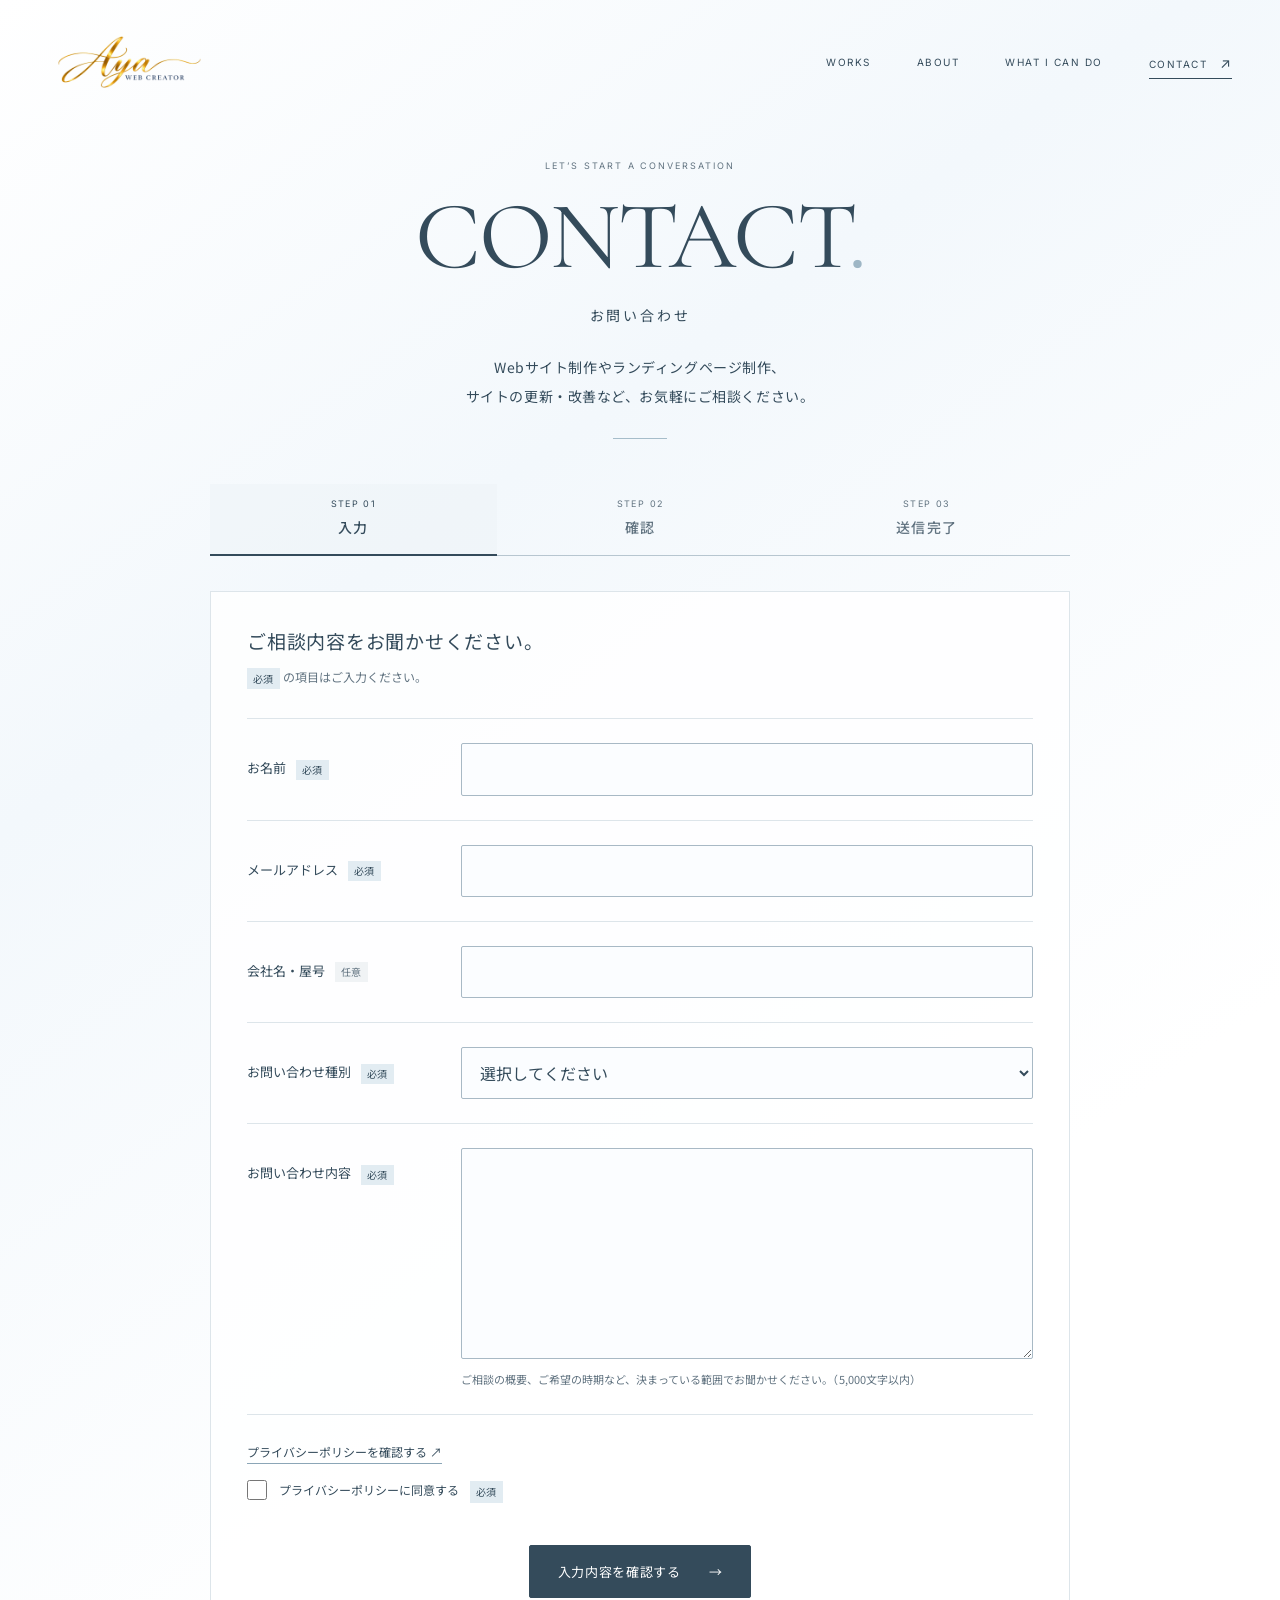
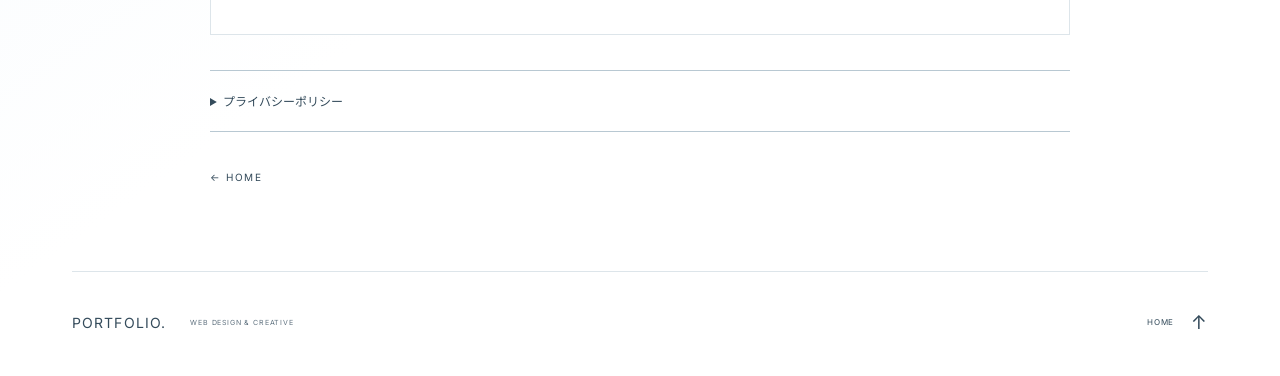
==== commit 7a5759ae: "Update contact page and privacy policy" ====
--- a/contact.html
+++ b/contact.html
@@ -1,119 +1,361 @@
 <!doctype html>
 <html lang="ja">
+
 <head>
   <meta charset="utf-8">
   <meta name="viewport" content="width=device-width, initial-scale=1">
   <meta name="theme-color" content="#FFFFFF">
   <meta name="description" content="Webサイト・ランディングページ制作やサイトの更新・改善に関するお問い合わせ。">
   <title>CONTACT — Aya Web Creator</title>
+
   <link rel="icon" type="image/png" sizes="16x16" href="images/brand/favicon-16.png">
   <link rel="icon" type="image/png" sizes="32x32" href="images/brand/favicon-32.png">
   <link rel="icon" type="image/png" sizes="48x48" href="images/brand/favicon-48.png">
   <link rel="apple-touch-icon" sizes="180x180" href="images/brand/favicon-180.png">
   <link rel="icon" href="images/brand/favicon.ico" sizes="any">
+
   <link rel="preconnect" href="https://fonts.googleapis.com">
   <link rel="preconnect" href="https://fonts.gstatic.com" crossorigin>
-  <link href="https://fonts.googleapis.com/css2?family=Cormorant+Garamond:ital,wght@0,400;0,500;1,400;1,500&family=Inter:wght@400;500&family=Noto+Sans+JP:wght@400;500&display=swap" rel="stylesheet">
+  <link
+    href="https://fonts.googleapis.com/css2?family=Cormorant+Garamond:ital,wght@0,400;0,500;1,400;1,500&family=Inter:wght@400;500&family=Noto+Sans+JP:wght@400;500&display=swap"
+    rel="stylesheet">
+
   <link rel="stylesheet" href="styles.css?v=contact-unified-4">
   <link rel="stylesheet" href="contact.css?v=1">
+
   <script src="contact-config.js?v=1" defer></script>
   <script src="main.js?v=contact-1" defer></script>
   <script src="contact.js?v=1" defer></script>
 </head>
+
 <body class="contact-page" id="top">
   <a class="skip-link" href="#main">本文へ移動</a>
+
   <header class="site-header">
     <a class="brand" href="index.html" aria-label="ポートフォリオ トップへ">
       <img class="brand-logo" src="images/brand/aya-header-logo.webp" width="720" height="240" alt="Aya Web Creator">
     </a>
-    <button class="menu-toggle" type="button" aria-expanded="false" aria-controls="main-nav" aria-label="メニューを開く" hidden>
-      <span></span><span></span><span></span>
+
+    <button class="menu-toggle" type="button" aria-expanded="false" aria-controls="main-nav" aria-label="メニューを開く"
+      hidden>
+      <span></span>
+      <span></span>
+      <span></span>
     </button>
+
     <nav class="main-nav" id="main-nav" aria-label="メインナビゲーション">
-      <a href="index.html#works">WORKS</a><a href="index.html#about">ABOUT</a><a href="index.html#services">WHAT I CAN DO</a><a href="contact.html" aria-current="page">CONTACT <span aria-hidden="true">↗</span></a>
+      <a href="index.html#works">WORKS</a>
+      <a href="index.html#about">ABOUT</a>
+      <a href="index.html#services">WHAT I CAN DO</a>
+      <a href="contact.html" aria-current="page">
+        CONTACT <span aria-hidden="true">↗</span>
+      </a>
     </nav>
   </header>
+
   <main id="main" class="contact-page-main">
     <div class="contact-page-intro">
       <p class="contact-eyebrow">LET’S START A CONVERSATION</p>
       <h1>CONTACT<span class="contact-heading-dot" aria-hidden="true">.</span></h1>
       <p class="contact-page-jp">お問い合わせ</p>
-      <p class="contact-page-lead">Webサイト制作やランディングページ制作、<br class="contact-pc-break">サイトの更新・改善など、お気軽にご相談ください。</p>
+      <p class="contact-page-lead">
+        Webサイト制作やランディングページ制作、<br class="contact-pc-break">
+        サイトの更新・改善など、お気軽にご相談ください。
+      </p>
       <span class="contact-intro-line" aria-hidden="true"></span>
     </div>
+
     <div class="contact-form-wrap">
       <ol class="contact-steps" aria-label="お問い合わせの進行状況">
-        <li data-step="input" aria-current="step"><span>STEP 01</span><strong>入力</strong></li>
-        <li data-step="confirm"><span>STEP 02</span><strong>確認</strong></li>
-        <li data-step="success"><span>STEP 03</span><strong>送信完了</strong></li>
+        <li data-step="input" aria-current="step">
+          <span>STEP 01</span>
+          <strong>入力</strong>
+        </li>
+        <li data-step="confirm">
+          <span>STEP 02</span>
+          <strong>確認</strong>
+        </li>
+        <li data-step="success">
+          <span>STEP 03</span>
+          <strong>送信完了</strong>
+        </li>
       </ol>
-      <p class="contact-availability" id="contact-availability">現在は受付準備中です。入力・確認画面をご覧いただけますが、送信はできません。</p>
-      <noscript><p class="contact-availability">入力内容の確認にはJavaScriptが必要です。現在、送信はできません。</p></noscript>
+
+      <p class="contact-availability" id="contact-availability">
+        現在は受付準備中です。入力・確認画面をご覧いただけますが、送信はできません。
+      </p>
+
+      <noscript>
+        <p class="contact-availability">
+          入力内容の確認にはJavaScriptが必要です。現在、送信はできません。
+        </p>
+      </noscript>
+
       <p class="contact-sr-only" id="contact-step-status" role="status" aria-live="polite" aria-atomic="true"></p>
+
+      <!-- 入力画面 -->
       <section class="contact-panel" id="contact-input" aria-labelledby="contact-input-title">
-        <div class="contact-panel-heading"><h2 id="contact-input-title" tabindex="-1">ご相談内容をお聞かせください。</h2><p><span class="contact-badge">必須</span> の項目はご入力ください。</p></div>
+
+        <div class="contact-panel-heading">
+          <h2 id="contact-input-title" tabindex="-1">
+            ご相談内容をお聞かせください。
+          </h2>
+          <p><span class="contact-badge">必須</span> の項目はご入力ください。</p>
+        </div>
+
         <form id="contact-form" novalidate>
           <div class="contact-field">
-            <label for="contact-name">お名前<span class="contact-badge">必須</span></label>
-            <div class="contact-control"><input id="contact-name" name="name" type="text" autocomplete="name" maxlength="100" required aria-describedby="error-name"><p class="contact-error" id="error-name"></p></div>
-          </div>
-          <div class="contact-field">
-            <label for="contact-email">メールアドレス<span class="contact-badge">必須</span></label>
-            <div class="contact-control"><input id="contact-email" name="email" type="email" autocomplete="email" maxlength="254" required aria-describedby="error-email"><p class="contact-error" id="error-email"></p></div>
-          </div>
-          <div class="contact-field">
-            <label for="contact-company">会社名・屋号<span class="contact-badge contact-badge-optional">任意</span></label>
-            <div class="contact-control"><input id="contact-company" name="company" type="text" autocomplete="organization" maxlength="150"  aria-describedby="error-company"><p class="contact-error" id="error-company"></p></div>
-          </div>
-
-          <div class="contact-field">
-            <label for="contact-category">お問い合わせ種別<span class="contact-badge">必須</span></label>
-            <div class="contact-control"><select id="contact-category" name="category" required aria-describedby="error-category">
-              <option value="">選択してください</option><option>ランディングページ制作</option><option>ホームページ制作</option><option>サイトの更新・修正</option><option>WordPress関連</option><option>その他のご相談</option>
-            </select><p class="contact-error" id="error-category"></p></div>
-          </div>
-          <div class="contact-field">
-            <label for="contact-message">お問い合わせ内容<span class="contact-badge">必須</span></label>
-            <div class="contact-control"><textarea id="contact-message" name="message" rows="7" maxlength="5000" required aria-describedby="message-hint error-message"></textarea><p class="contact-hint" id="message-hint">ご相談の概要、ご希望の時期など、決まっている範囲でお聞かせください。（5,000文字以内）</p><p class="contact-error" id="error-message"></p></div>
-          </div>
+            <label for="contact-name">
+              お名前<span class="contact-badge">必須</span>
+            </label>
+            <div class="contact-control">
+              <input id="contact-name" name="name" type="text" autocomplete="name" maxlength="100" required
+                aria-describedby="error-name">
+              <p class="contact-error" id="error-name"></p>
+            </div>
+          </div>
+
+          <div class="contact-field">
+            <label for="contact-email">
+              メールアドレス<span class="contact-badge">必須</span>
+            </label>
+            <div class="contact-control">
+              <input id="contact-email" name="email" type="email" autocomplete="email" maxlength="254" required
+                aria-describedby="error-email">
+              <p class="contact-error" id="error-email"></p>
+            </div>
+          </div>
+
+          <div class="contact-field">
+            <label for="contact-company">
+              会社名・屋号<span class="contact-badge contact-badge-optional">任意</span>
+            </label>
+            <div class="contact-control">
+              <input id="contact-company" name="company" type="text" autocomplete="organization" maxlength="150"
+                aria-describedby="error-company">
+              <p class="contact-error" id="error-company"></p>
+            </div>
+          </div>
+
+          <div class="contact-field">
+            <label for="contact-category">
+              お問い合わせ種別<span class="contact-badge">必須</span>
+            </label>
+            <div class="contact-control">
+              <select id="contact-category" name="category" required aria-describedby="error-category">
+                <option value="">選択してください</option>
+                <option>ランディングページ制作</option>
+                <option>ホームページ制作</option>
+                <option>サイトの更新・修正</option>
+                <option>WordPress関連</option>
+                <option>その他のご相談</option>
+              </select>
+              <p class="contact-error" id="error-category"></p>
+            </div>
+          </div>
+
+          <div class="contact-field">
+            <label for="contact-message">
+              お問い合わせ内容<span class="contact-badge">必須</span>
+            </label>
+            <div class="contact-control">
+              <textarea id="contact-message" name="message" rows="7" maxlength="5000" required
+                aria-describedby="message-hint error-message"></textarea>
+              <p class="contact-hint" id="message-hint">
+                ご相談の概要、ご希望の時期など、決まっている範囲でお聞かせください。（5,000文字以内）
+              </p>
+              <p class="contact-error" id="error-message"></p>
+            </div>
+          </div>
+
+          <!-- プライバシーポリシーへのリンクと同意欄 -->
           <div class="contact-consent">
-            <p><a href="#privacy-policy" id="privacy-link">プライバシーポリシー（案）を確認する <span aria-hidden="true">↗</span></a></p>
-            <label class="contact-check" for="contact-consent"><input id="contact-consent" name="consent" type="checkbox" required aria-describedby="error-consent"><span>プライバシーポリシーに同意する<span class="contact-badge">必須</span></span></label>
+            <p>
+              <a href="#privacy-policy" id="privacy-link">
+                プライバシーポリシーを確認する
+                <span aria-hidden="true">↗</span>
+              </a>
+            </p>
+
+            <label class="contact-check" for="contact-consent">
+              <input id="contact-consent" name="consent" type="checkbox" value="yes" required
+                aria-describedby="error-consent">
+              <span>
+                プライバシーポリシーに同意する
+                <span class="contact-badge">必須</span>
+              </span>
+            </label>
+
             <p class="contact-error" id="error-consent"></p>
           </div>
+
           <p class="contact-error-summary" id="contact-error-summary" role="alert"></p>
-          <div class="contact-actions"><button class="contact-button contact-button-primary" id="contact-review" type="submit" disabled>入力内容を確認する <span aria-hidden="true">→</span></button></div>
+
+          <div class="contact-actions">
+            <button class="contact-button contact-button-primary" id="contact-review" type="submit" disabled>
+              入力内容を確認する <span aria-hidden="true">→</span>
+            </button>
+          </div>
         </form>
       </section>
+
+      <!-- 確認画面 -->
       <section class="contact-panel" id="contact-confirm" aria-labelledby="contact-confirm-title" hidden>
-        <div class="contact-panel-heading"><h2 id="contact-confirm-title" tabindex="-1">入力内容をご確認ください。</h2><p>修正がある場合は、入力画面に戻って変更できます。</p></div>
+
+        <div class="contact-panel-heading">
+          <h2 id="contact-confirm-title" tabindex="-1">
+            入力内容をご確認ください。
+          </h2>
+          <p>修正がある場合は、入力画面に戻って変更できます。</p>
+        </div>
+
         <dl class="contact-review-list">
-          <div><dt>お名前</dt><dd data-review="name"></dd></div><div><dt>メールアドレス</dt><dd data-review="email"></dd></div><div><dt>会社名・屋号</dt><dd data-review="company"></dd></div><div><dt>お問い合わせ種別</dt><dd data-review="category"></dd></div><div><dt>お問い合わせ内容</dt><dd data-review="message"></dd></div>
+          <div>
+            <dt>お名前</dt>
+            <dd data-review="name"></dd>
+          </div>
+          <div>
+            <dt>メールアドレス</dt>
+            <dd data-review="email"></dd>
+          </div>
+          <div>
+            <dt>会社名・屋号</dt>
+            <dd data-review="company"></dd>
+          </div>
+          <div>
+            <dt>お問い合わせ種別</dt>
+            <dd data-review="category"></dd>
+          </div>
+          <div>
+            <dt>お問い合わせ内容</dt>
+            <dd data-review="message"></dd>
+          </div>
         </dl>
-        <p class="contact-review-consent">プライバシーポリシーへの同意：同意済み</p>
-        <p class="contact-availability" id="contact-send-note">送信先が未設定のため、現在は送信できません。</p>
+
+        <p class="contact-review-consent">
+          プライバシーポリシーへの同意：同意済み
+        </p>
+
+        <p class="contact-availability" id="contact-send-note">
+          送信先が未設定のため、現在は送信できません。
+        </p>
+
         <p class="contact-send-status" id="contact-send-status" role="status" aria-live="polite" aria-atomic="true"></p>
+
         <p class="contact-error-summary" id="contact-send-error" role="alert" tabindex="-1"></p>
-        <div class="contact-actions"><button class="contact-button" id="contact-edit" type="button">修正する</button><button class="contact-button contact-button-primary" id="contact-send" type="button" disabled aria-describedby="contact-send-note">送信する <span aria-hidden="true">→</span></button></div>
+
+        <div class="contact-actions">
+          <button class="contact-button" id="contact-edit" type="button">
+            修正する
+          </button>
+          <button class="contact-button contact-button-primary" id="contact-send" type="button" disabled
+            aria-describedby="contact-send-note">
+            送信する <span aria-hidden="true">→</span>
+          </button>
+        </div>
       </section>
-      <section class="contact-panel contact-complete" id="contact-success" aria-labelledby="contact-success-title" hidden>
-        <span class="contact-complete-symbol" aria-hidden="true">✓</span><p class="contact-eyebrow">THANK YOU</p>
-        <h2 id="contact-success-title" tabindex="-1">お問い合わせありがとうございます。</h2><p>内容を確認のうえ、ご連絡いたします。</p>
-        <a class="contact-button" href="index.html">トップページへ戻る <span aria-hidden="true">↗</span></a>
+
+      <!-- 送信完了画面 -->
+      <section class="contact-panel contact-complete" id="contact-success" aria-labelledby="contact-success-title"
+        hidden>
+
+        <span class="contact-complete-symbol" aria-hidden="true">✓</span>
+        <p class="contact-eyebrow">THANK YOU</p>
+        <h2 id="contact-success-title" tabindex="-1">
+          お問い合わせありがとうございます。
+        </h2>
+        <p>内容を確認のうえ、ご連絡いたします。</p>
+        <a class="contact-button" href="index.html">
+          トップページへ戻る <span aria-hidden="true">↗</span>
+        </a>
       </section>
+
+      <!-- プライバシーポリシー -->
       <details class="contact-policy" id="privacy-policy">
-        <summary>プライバシーポリシー <span>運営者確認前の案</span></summary>
+        <summary>プライバシーポリシー</summary>
+
         <div class="contact-policy-content">
-          <p class="contact-policy-draft">以下は公開前の確認用草案です。運営者情報・保存期間・委託先の扱い・お問い合わせ窓口は未確定で、正式なポリシーではありません。公開・受付開始前に運営者による確認と確定が必要です。</p>
-          <h2>取得する情報と利用目的（案）</h2><p>お名前、メールアドレス、会社名・屋号、ご相談内容を、お問い合わせへの回答と、それに必要な連絡のために取り扱う予定です。</p>
-          <h2>送信サービスと保管（要確認）</h2><p>送信サービスにはFormspreeの利用を予定しています。現在は未接続です。送信先、サービス利用に伴うデータの取り扱い・保管場所、保存期間と削除方法を確認したうえで、この内容を確定します。</p>
-          <h2>運営者・お問い合わせ窓口（未確定）</h2><p>運営者の正式な表示名と、情報の開示・訂正・削除などを希望する場合の連絡先は、受付開始前に掲載します。</p>
-          <a href="#contact-consent" id="privacy-return">同意欄へ戻る ↑</a>
+          <h2>1. 取得する個人情報</h2>
+          <p>
+            Aya Web Creator（以下「当サイト」）は、お問い合わせフォームを通じて、
+            お名前、メールアドレス、会社名・屋号、お問い合わせ種別、
+            お問い合わせ内容を取得します。
+          </p>
+
+          <h2>2. 個人情報の利用目的</h2>
+          <p>取得した個人情報は、以下の目的で利用します。</p>
+          <ul>
+            <li>お問い合わせやご相談への回答</li>
+            <li>Webサイト制作、更新・改善などのご相談への対応</li>
+            <li>お問い合わせに関連する確認や事務連絡</li>
+          </ul>
+
+          <h2>3. フォーム送信サービスについて</h2>
+          <p>
+            当サイトのお問い合わせフォームでは、フォーム送信サービス
+            「Formspree」を利用します。送信された情報は、Formspreeを通じて処理され、
+            当サイト運営者への通知およびお問い合わせへの対応に使用されます。
+          </p>
+          <p>
+            情報の取り扱い、処理される地域、保管期間などについては、
+            Formspreeのサービス仕様およびプライバシーポリシーをご確認ください。
+          </p>
+          <p>
+            <a href="https://formspree.io/legal/privacy-policy" target="_blank" rel="noopener noreferrer">
+              Formspreeのプライバシーポリシー（外部サイト）
+            </a>
+          </p>
+
+          <h2>4. 個人情報の管理・保管</h2>
+          <p>
+            当サイトは、取得した個人情報への不正アクセス、漏えい、紛失などを防ぐため、
+            適切な管理に努めます。お問い合わせ内容は、回答や必要な連絡などの目的に
+            必要な範囲で取り扱います。保管の必要がなくなった情報は、適切に削除するよう努めます。
+            Formspree側での保管・削除については、同社のサービス仕様および利用条件に従います。
+          </p>
+
+          <h2>5. 第三者提供・外部サービス</h2>
+          <p>
+            法令に基づく場合などを除き、ご本人の同意なく個人情報を第三者に提供しません。
+            ただし、お問い合わせフォームの送信・管理に必要な範囲で、
+            Formspreeなどの外部サービスが情報を処理します。
+          </p>
+
+          <h2>6. 開示・訂正・削除などのお申し出</h2>
+          <p>
+            ご自身の個人情報について、開示、訂正、利用停止、削除などをご希望の場合は、
+            当サイトのお問い合わせフォームからご連絡ください。
+            ご本人確認のうえ、法令に従い適切に対応します。
+          </p>
+
+          <h2>7. ポリシーの変更</h2>
+          <p>
+            法令やサービスの変更などに応じて、本ポリシーを見直すことがあります。
+            変更後の内容は当サイト上に掲載します。
+          </p>
+
+          <h2>8. 運営者・お問い合わせ窓口</h2>
+          <p>運営者：Aya Web Creator</p>
+          <p>お問い合わせ窓口：当サイトのお問い合わせフォーム</p>
+          <p>制定日：2026年10月27日</p>
+
+          <a href="#contact-consent" id="privacy-return">
+            同意欄へ戻る ↑
+          </a>
         </div>
       </details>
+
       <a class="contact-home-link" href="index.html">← HOME</a>
     </div>
   </main>
-  <footer class="site-footer container"><a class="footer-brand" href="index.html">PORTFOLIO.</a><p>WEB DESIGN & CREATIVE</p><a class="back-top" href="index.html">HOME <span aria-hidden="true">↑</span></a></footer>
+
+  <footer class="site-footer container">
+    <a class="footer-brand" href="index.html">PORTFOLIO.</a>
+    <p>WEB DESIGN &amp; CREATIVE</p>
+    <a class="back-top" href="index.html">
+      HOME <span aria-hidden="true">↑</span>
+    </a>
+  </footer>
 </body>
-</html>
+
+</html>
